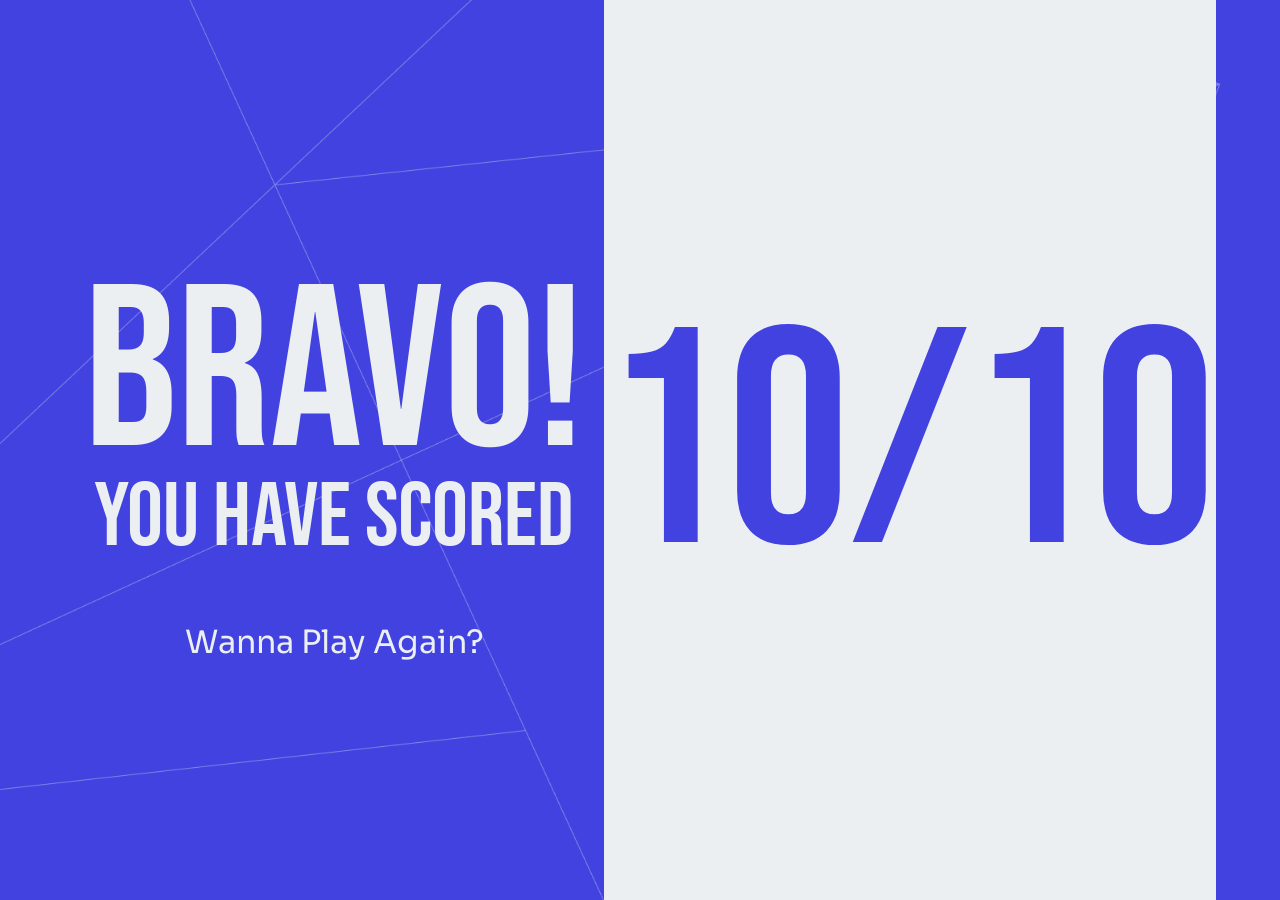
==== end.html @ 5ba312f8 "Plantillas Iniciales HTML" ====
<!DOCTYPE html>
<html lang="en">
<head>
    <meta charset="UTF-8">
    <meta name="viewport" content="width=device-width, initial-scale=1.0">
    <title>End</title>
    <link rel="stylesheet" href="./styles.css">
</head>
<body>
    <div class="container container-blue">
        <div class="columns">
            <div class="column-message">
                <h1>BRAVO!</h1>
                <h2>YOU HAVE SCORED</h1>   
                <a href="./index.html" class="clickable-link"><h6>Wanna Play Again?</h6></a>
            </div>
            <div class="column-pts">
                <h1>10/10</h1>
            </div>
        </div> 
    </div>
</body>
</html>
---- styles.css ----
/*------------------------------*/
/*------- FONTS-GENERAL -------*/
/*-----------------------------*/
@font-face {
    font-family: 'Bebas Neue';
    src: url('./resources/Bebas_Neue,Sora/Bebas_Neue/BebasNeue-Regular.ttf') format('truetype');
    font-weight: normal;
    font-style: normal;
}

@font-face {
    font-family: 'Sora';
    src: url('./resources/Bebas_Neue,Sora/Sora/Sora-VariableFont_wght.ttf') format('truetype');
    font-weight: normal;
    font-style: normal;
}

html, body{
    margin: 0;
    padding: 0;
    height: 100vh;
    font-family: 'Sora', Arial, sans-serif;
    font-weight: normal;
}

h1, h2, h3, h4, h5 {
    font-family: 'Bebas Neue', Arial, sans-serif;
    font-weight: normal;
}

/*----------------------------------*/
/*------- WELCOME/END-SCREEN -------*/
/*----------------------------------*/

.container{
    height: 100vh;
    width: 100%;  
    background-repeat: no-repeat;
    background-size: auto 100vh;
    display: flex;
    justify-content: center;
    align-items: center;
}

.container-blue{
    background-color: #4242E0;
    color: #EBEFF2;
    background-image: url('./resources/Ai.png'); 
    background-position: top right;
}
@media (min-aspect-ratio: 3/2) {
    .container-blue{
        background-size: 100% auto;
    }
}
h6{
    margin: 50px 0 0 0;
    font-size: 2em;
    font-weight: normal;
}
.clickable-link {
    text-decoration: none;
    color: inherit;
    display: inline-block;
}
.clickable-link:hover{
    text-decoration: underline;
}

/*-------Welcome Title-------*/
#title-inicial{
    max-width: 700px;
    text-align: right;
}

#title-inicial h1{
    font-size: 15em;
    margin: 0;
}
.title-by-forge{
    margin: -50px 0 0 0;
    width: 215px;
}
@media (max-width: 700px) {
    #title-inicial h1{
        font-size: 30vw;
        margin: 10;
    }
    h6{
        margin: 50px 0 0 0;
        font-size: 5vw;
    }
    .title-by-forge{
        margin: -20vw 0 0 0;
        width: 40vw;
    }
}


/*-------End Title-------*/

.columns{
    width: 100%;
    height: 100%;
    margin: 0 5vw 0 5vw;
    display: flex;
}

.column-message{
    flex: 1;
    flex-direction: column;
    text-align: right;
    display: flex;
    justify-content: center;
    align-items: center;
}
.column-message h1{
    font-size: 14em;
    margin: 0;
}
.column-message h2{
    font-size: 6em;
    margin: -50px 0 0 0;
}

.column-pts{
    flex: 1;
    text-align: center;
    background-color: #EBEFF2;
    color: #4242E0;
    display: flex;
    justify-content: center;
    align-items: center;
    font-size: 10em;
}

@media (max-width: 1280px) {
    .column-message h1{
        font-size: 18vw;    
    }
    .column-message h2{
        font-size: 7vw;
    }
    .column-pts{
        font-size: 12vw;
    }
}

@media (max-width: 720px) {
    .columns{
        flex-direction: column;
    }
    .column-message h1{
        font-size: 30vw;  
    }
    .column-message h2{
        font-size: 15vw;
        margin: -5vw 0 0 0;
    }
    .column-pts{
        font-size: 20vw;
    }
}


/*---------------------------------*/
/*---------- QUIZ SCREEN ----------*/
/*---------------------------------*/
.container-quiz, .dark{
    background-color: #2A2C2D;
    color: #EBEFF2;
    background-image: url('./resources/Ai(1).png');
}

.container-quiz, .light{
    background-color: #2A2C2D;
    color: #EBEFF2;
    background-image: url('./resources/Ai(1).png');
}

.question{
    flex-direction: column;
    text-align: center;
    margin: 0 15vw 0 15vw;
}

.question h2{
    font-size: 5em;
    margin: 0;
}

.question h6{
    margin: 15px 0 50px 0;
}

.option{
    height: 80px;
    display: flex;
    flex-direction: row;
    border-style: solid;
    border-color: #EBEFF2;
    margin: 2vh 7vw 2vh 7vw;
    font-size: 1.5em;
    text-align: left;
    padding: 0 3vw 0 3vw;
}

.option-letter{
    width: 50px;
    height: 50px;
    text-align: center;
    background-color: #959EA6;
    border-radius: 50%;
    color: #2A2C2D;
    font-family: 'Bebas Neue', Arial, sans-serif;
    font-size: 35px;
    margin: 15px 0 15px 0;
}

.option-txt{
    width: 100%;
    height: 50px;
    margin: 15px 0 15px 2vw;
}

@media (max-width: 700px) {
    .option-letter{
        display: none;
    }
    .option{
        font-size: 3vw;
    }
}
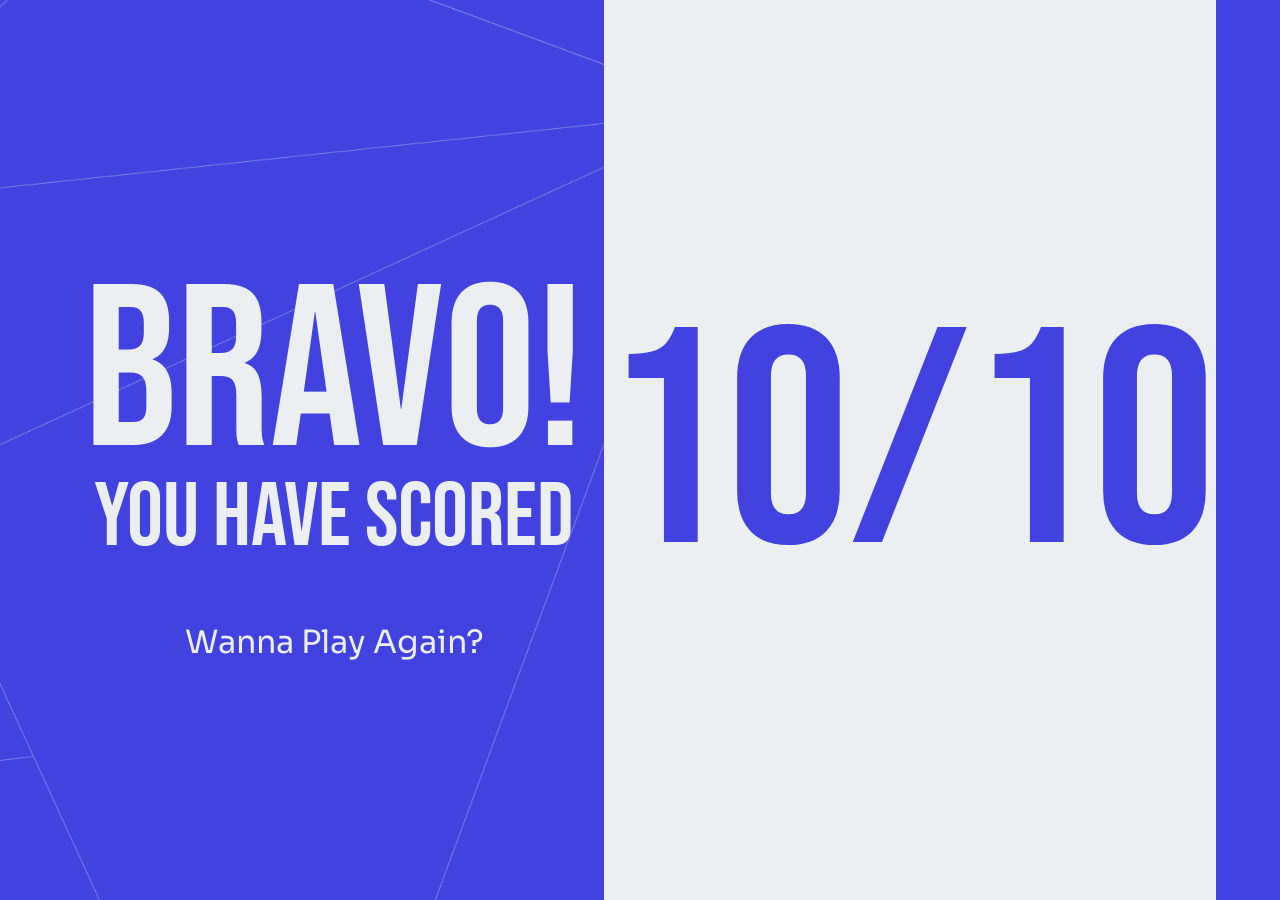
==== commit dbaffa14: "Plantillas HTML Listas" ====
--- a/end.html
+++ b/end.html
@@ -7,7 +7,7 @@
     <link rel="stylesheet" href="./styles.css">
 </head>
 <body>
-    <div class="container container-blue">
+    <div class="container container-blue-end">
         <div class="columns">
             <div class="column-message">
                 <h1>BRAVO!</h1>
--- a/styles.css
+++ b/styles.css
@@ -15,10 +15,18 @@
     font-style: normal;
 }
 
+:root{
+    --main-color: #4242E0;
+    --scnd-color: #EBEFF2;
+    --main-color-dark: #2A2C2D;
+    --scnd-color-dark: #959EA6;
+    --main-color-light: #C8D2DA;
+    --scnd-color-light: #4242E0;
+}
+
 html, body{
     margin: 0;
     padding: 0;
-    height: 100vh;
     font-family: 'Sora', Arial, sans-serif;
     font-weight: normal;
 }
@@ -33,8 +41,6 @@
 /*----------------------------------*/
 
 .container{
-    height: 100vh;
-    width: 100%;  
     background-repeat: no-repeat;
     background-size: auto 100vh;
     display: flex;
@@ -43,10 +49,17 @@
 }
 
 .container-blue{
-    background-color: #4242E0;
-    color: #EBEFF2;
+    height: 100vh;
+    background-color: var(--main-color);
+    color: var(--scnd-color);
     background-image: url('./resources/Ai.png'); 
     background-position: top right;
+}
+.container-blue-end{
+    height: 100vh;
+    background-color: var(--main-color);
+    color: var(--scnd-color);
+    background-image: url('./resources/Ai(2).png');
 }
 @media (min-aspect-ratio: 3/2) {
     .container-blue{
@@ -58,6 +71,11 @@
     font-size: 2em;
     font-weight: normal;
 }
+.clickable-option {
+    text-decoration: none;
+    color: inherit;
+}
+
 .clickable-link {
     text-decoration: none;
     color: inherit;
@@ -126,8 +144,8 @@
 .column-pts{
     flex: 1;
     text-align: center;
-    background-color: #EBEFF2;
-    color: #4242E0;
+    background-color: var(--scnd-color);
+    color: var(--main-color);
     display: flex;
     justify-content: center;
     align-items: center;
@@ -166,22 +184,28 @@
 /*---------------------------------*/
 /*---------- QUIZ SCREEN ----------*/
 /*---------------------------------*/
-.container-quiz, .dark{
-    background-color: #2A2C2D;
-    color: #EBEFF2;
+.container-quiz-dark{
+    background-color: var(--main-color-dark);
+    color: var(--scnd-color);
     background-image: url('./resources/Ai(1).png');
 }
 
-.container-quiz, .light{
-    background-color: #2A2C2D;
-    color: #EBEFF2;
-    background-image: url('./resources/Ai(1).png');
+.container-quiz-light{
+    background-color: var(--main-color-light);
+    color: var(--main-color);
+    background-image: url('./resources/Ai(1,5).png');
+}
+
+.question-by-forge{
+    position: absolute;
+    top: 5vh;
+    right: 5vw;
 }
 
 .question{
     flex-direction: column;
     text-align: center;
-    margin: 0 15vw 0 15vw;
+    margin: 20px 15vw 20px 15vw;
 }
 
 .question h2{
@@ -193,46 +217,115 @@
     margin: 15px 0 50px 0;
 }
 
+/*------- Next Button -------*/
+.question-nxt{
+    font-size: 2.5em;
+    margin: 20px 0 20px 0;
+    padding: 0.5em 1em 0.5em 1em;
+    border: none 0px;
+}
+.container-quiz-dark .question-nxt{
+    background-color: var(--scnd-color-dark);   
+}
+.container-quiz-light .question-nxt{
+    background-color: var(--scnd-color-light);  
+    color: var(--main-color-light); 
+}
+.question-nxt:hover{
+    background-color: var(--scnd-color);
+    cursor: pointer;
+}
+.container-quiz-light .question-nxt:hover{
+    color: var(--scnd-color-light); 
+}
+
+/*-------Option Container-------*/
 .option{
-    height: 80px;
     display: flex;
     flex-direction: row;
-    border-style: solid;
-    border-color: #EBEFF2;
     margin: 2vh 7vw 2vh 7vw;
     font-size: 1.5em;
     text-align: left;
     padding: 0 3vw 0 3vw;
 }
-
+.container-quiz-light .option{
+    border: solid 2px var(--scnd-color-light);
+}
+.container-quiz-dark .option{
+    border: solid 3px var(--scnd-color-dark);
+}
+.option:hover{
+    cursor: pointer;
+}
+.container-quiz-light .option:hover{
+    background-color: var(--scnd-color-light);
+    color: var(--main-color-light);
+}
+.container-quiz-dark .option:hover{
+    background-color: var(--scnd-color-dark);
+    color: var(--main-color-dark);
+}
+.container-quiz-light .option:hover > .option-letter{
+    background-color: var(--scnd-color-light);
+    border: solid 1px var(--main-color-light);
+}
+.container-quiz-dark .option:hover > .option-letter{
+    background-color: var(--scnd-color-dark);
+    border: solid 1px var(--main-color-dark);
+}
+
+/*-------Option Letter-------*/
 .option-letter{
     width: 50px;
     height: 50px;
+    line-height: 50px;
     text-align: center;
-    background-color: #959EA6;
     border-radius: 50%;
-    color: #2A2C2D;
     font-family: 'Bebas Neue', Arial, sans-serif;
     font-size: 35px;
     margin: 15px 0 15px 0;
 }
-
+.container-quiz-light .option-letter{
+    background-color: var(--scnd-color-light);
+    color: var(--main-color-light);
+}
+.container-quiz-dark .option-letter{
+    background-color: var(--scnd-color-dark);
+    color: var(--main-color-dark);
+}
+
+/*-------Option Text-------*/
 .option-txt{
-    width: 100%;
     height: 50px;
     margin: 15px 0 15px 2vw;
+    display: flex;
+    align-items: center;
 }
 
 @media (max-width: 700px) {
+    .question-by-forge{
+        display: none;
+    }
+
+    .question{
+        margin: 0 7vw 0 7vw;
+    }
+
+    .question h2{
+        font-size: 11vw;
+        margin: 0;
+    }
     .option-letter{
         display: none;
     }
     .option{
-        font-size: 3vw;
-    }
-}
-
-
-
-
-
+        font-size: 3.5vw;
+        text-align: center;
+        justify-content: center;
+    }
+}
+
+
+
+
+
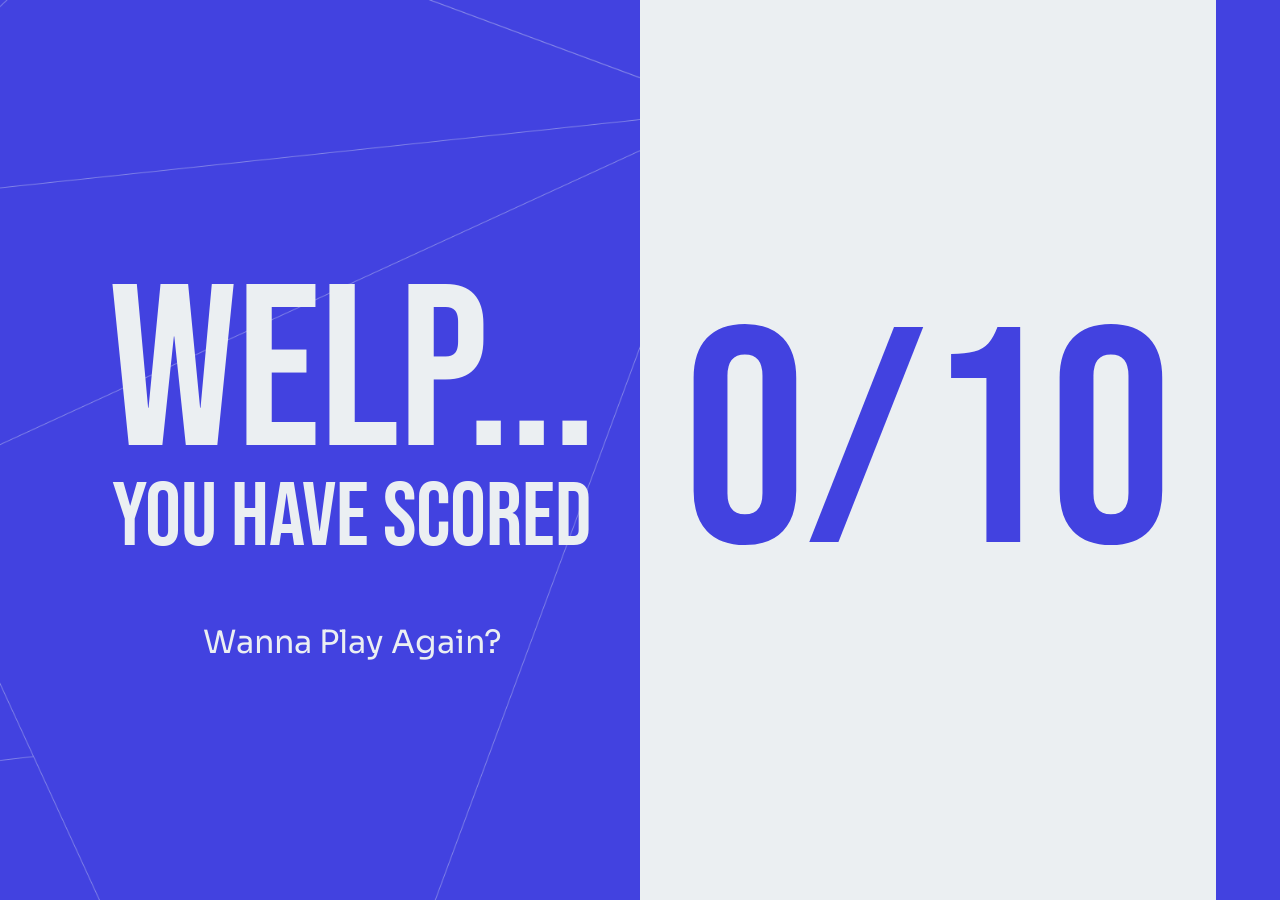
==== commit 1e7d1275: "Funcionalidad Quiz completa y prototipo 3D" ====
--- a/end.html
+++ b/end.html
@@ -10,14 +10,15 @@
     <div class="container container-blue-end">
         <div class="columns">
             <div class="column-message">
-                <h1>BRAVO!</h1>
+                <h1 id="response-text">WELP...</h1>
                 <h2>YOU HAVE SCORED</h1>   
                 <a href="./index.html" class="clickable-link"><h6>Wanna Play Again?</h6></a>
             </div>
             <div class="column-pts">
-                <h1>10/10</h1>
+                <h1 id="numbers">0/10</h1>
             </div>
         </div> 
     </div>
+    <script src="./results.js"></script>
 </body>
 </html>
--- a/styles.css
+++ b/styles.css
@@ -20,8 +20,10 @@
     --scnd-color: #EBEFF2;
     --main-color-dark: #2A2C2D;
     --scnd-color-dark: #959EA6;
+    --dsbl-color-dark: #959EA61A;
     --main-color-light: #C8D2DA;
     --scnd-color-light: #4242E0;
+    --dsbl-color-light: #D4E0E9;
 }
 
 html, body{
@@ -34,6 +36,14 @@
 h1, h2, h3, h4, h5 {
     font-family: 'Bebas Neue', Arial, sans-serif;
     font-weight: normal;
+}
+
+#face-canvas{
+    width: 500px;
+    height: 400px;
+    display: block;
+    margin: 0;
+    pointer-events: none;
 }
 
 /*----------------------------------*/
@@ -61,11 +71,27 @@
     color: var(--scnd-color);
     background-image: url('./resources/Ai(2).png');
 }
+@media (max-width: 1200px) {
+    .container-blue{
+        flex-direction: column;
+    }
+}
 @media (min-aspect-ratio: 3/2) {
     .container-blue{
         background-size: 100% auto;
     }
 }
+
+.face-speech{
+    padding: 10px 20px 10px 20px;
+    width: 50%;
+    margin: auto;
+    /*background-color: var(--scnd-color-dark);*/
+    border: solid 2px var(--scnd-color-dark);
+    text-align: center;
+    border-radius: 20px;
+}
+
 h6{
     margin: 50px 0 0 0;
     font-size: 2em;
@@ -100,6 +126,10 @@
     width: 215px;
 }
 @media (max-width: 700px) {
+    #face-canvas{
+        width: 85vw;
+        height: 75vw;
+    }
     #title-inicial h1{
         font-size: 30vw;
         margin: 10;
@@ -188,12 +218,14 @@
     background-color: var(--main-color-dark);
     color: var(--scnd-color);
     background-image: url('./resources/Ai(1).png');
+    min-height: 100vh;
 }
 
 .container-quiz-light{
     background-color: var(--main-color-light);
     color: var(--main-color);
     background-image: url('./resources/Ai(1,5).png');
+    min-height: 100vh;
 }
 
 .question-by-forge{
@@ -202,6 +234,7 @@
     right: 5vw;
 }
 
+
 .question{
     flex-direction: column;
     text-align: center;
@@ -213,30 +246,73 @@
     margin: 0;
 }
 
+.question h3{
+    font-size: 2.75em;
+    margin: 0;
+}
+
 .question h6{
     margin: 15px 0 50px 0;
 }
 
+/*------Theme Button-------*/
+#question-theme{
+    position: absolute;
+    top: 5vh;
+    left: 5vw;
+    font-size: 2em;
+    font-weight: normal;
+    color: var(--scnd-color);
+    padding: 0.5em 1em 0.5em 1em;
+    border: none 0px;
+}
+.container-quiz-dark #question-theme{
+    background-color: var(--scnd-color-dark);   
+}
+.container-quiz-light #question-theme{
+    background-color: var(--scnd-color-light);  
+    color: var(--main-color-light); 
+}
+.container-quiz-dark #question-theme:hover{
+    background-color: var(--main-color-light);
+    cursor: pointer;
+}
+.container-quiz-light #question-theme:hover{
+    background-color: var(--main-color-dark);
+    cursor: pointer;
+}
+
+
 /*------- Next Button -------*/
-.question-nxt{
+#question-nxt{
     font-size: 2.5em;
     margin: 20px 0 20px 0;
     padding: 0.5em 1em 0.5em 1em;
     border: none 0px;
 }
-.container-quiz-dark .question-nxt{
+.container-quiz-dark #question-nxt{
     background-color: var(--scnd-color-dark);   
 }
-.container-quiz-light .question-nxt{
+.container-quiz-light #question-nxt{
     background-color: var(--scnd-color-light);  
     color: var(--main-color-light); 
 }
-.question-nxt:hover{
+#question-nxt:hover{
     background-color: var(--scnd-color);
     cursor: pointer;
 }
-.container-quiz-light .question-nxt:hover{
+.container-quiz-light #question-nxt:hover{
     color: var(--scnd-color-light); 
+}
+#question-nxt:disabled{
+    color: var(--scnd-color);
+    cursor: not-allowed;
+}
+.container-quiz-dark #question-nxt:disabled{
+    background-color: var(--dsbl-color-dark);
+}
+.container-quiz-light #question-nxt:disabled{
+    background-color: var(--dsbl-color-light);
 }
 
 /*-------Option Container-------*/
@@ -247,6 +323,17 @@
     font-size: 1.5em;
     text-align: left;
     padding: 0 3vw 0 3vw;
+}
+input[type="radio"] {
+    display: none;
+}
+.container-quiz-light input[type="radio"]:checked + .option {
+    background-color: var(--scnd-color-light);
+    color: var(--main-color-light);
+}
+.container-quiz-dark input[type="radio"]:checked + .option {
+    background-color: var(--scnd-color-dark);
+    color: var(--main-color-dark);
 }
 .container-quiz-light .option{
     border: solid 2px var(--scnd-color-light);
@@ -307,6 +394,14 @@
         display: none;
     }
 
+    #question-theme{
+        position: absolute;
+        top: 1.5vh;
+        left: 1.5vw;
+        font-size: 5.5vw;
+        padding: 0.25em 0.5em 0.25em 0.5em;
+    }
+
     .question{
         margin: 0 7vw 0 7vw;
     }
